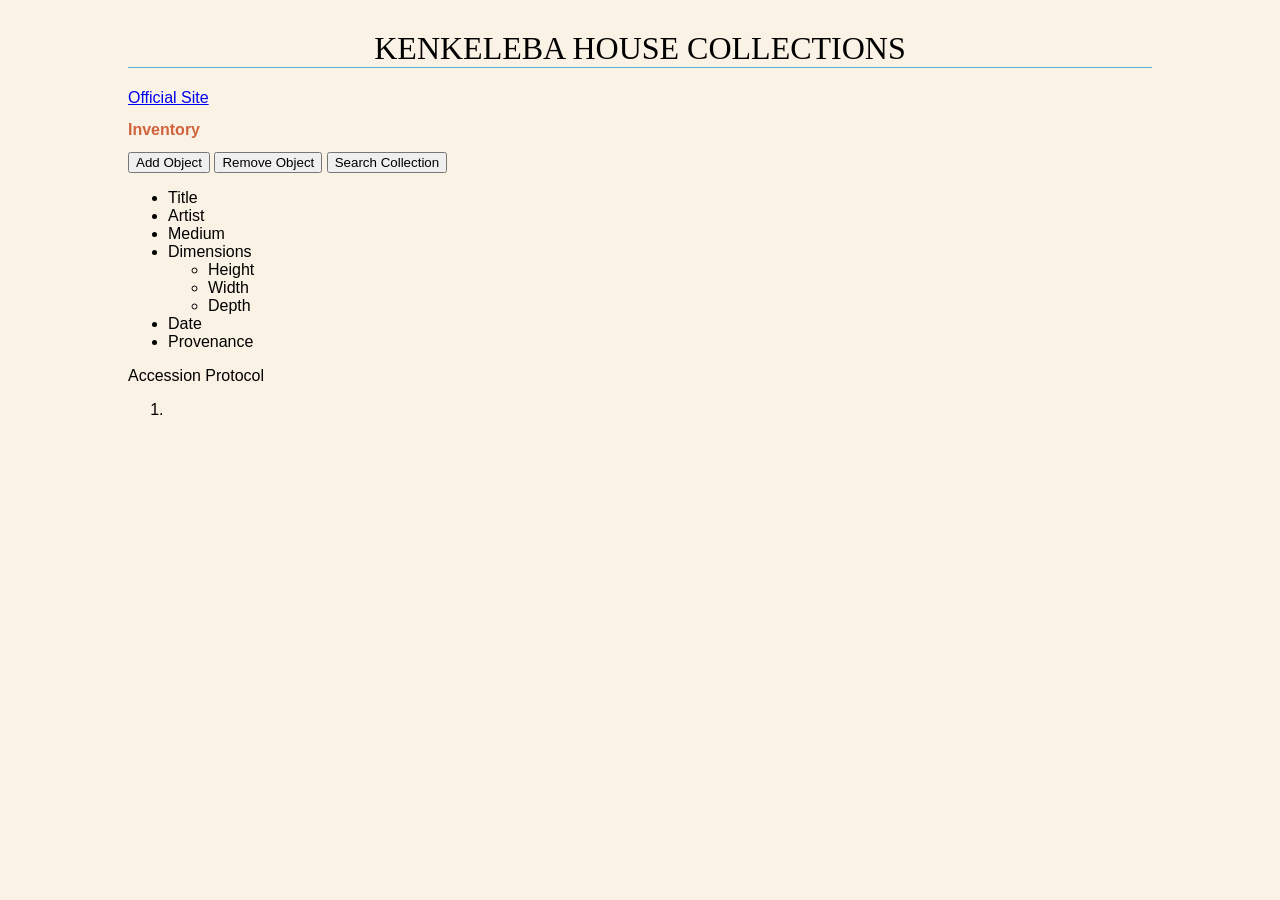
==== index.html @ bacf3172 "start" ====
<!DOCTYPE html>
<html lang="en">

<head>
    <meta charset="UTF-8">
    <meta name="viewport" content="width=device-width, initial-scale=1.0">
    <title>Kenkeleba House Collections</title>
    <style>
        body {
            background-color: #faf2e4;
            margin: 0 10%;
            font-family: sans-serif;
        }

        h1 {
            text-align: center;
            font-family: serif;
            font-weight: normal;
            text-transform: uppercase;
            border-bottom: 1px solid #57b1dc;
            margin-top: 30px
        }

        h2 {
            color: #d1633c;
            font-size: 1em;
        }
    </style>
</head>

<body>

    <h1>Kenkeleba House Collections</h1>

    <a href="https://www.kenkeleba.org/" target="_blank">Official Site</a>

    <h2>Inventory</h2>

    <p1>
        <button>Add Object</button>
        <button>Remove Object</button>
    </p1>

    <p2>
        <button>Search Collection</button>
    </p2>

    <ul>
        <li>Title</li>
        <li>Artist</li>
        <li>Medium</li>
        <li>Dimensions
            <ul>
                <li>Height</li>
                <li>Width</li>
                <li>Depth</li>
            </ul>
        </li>
        <li>Date</li>
        <li>Provenance</li>
    </ul>

    <p2>Accession Protocol</p2>

    <ol>
        <li></li>
    </ol>


</body>

</html>
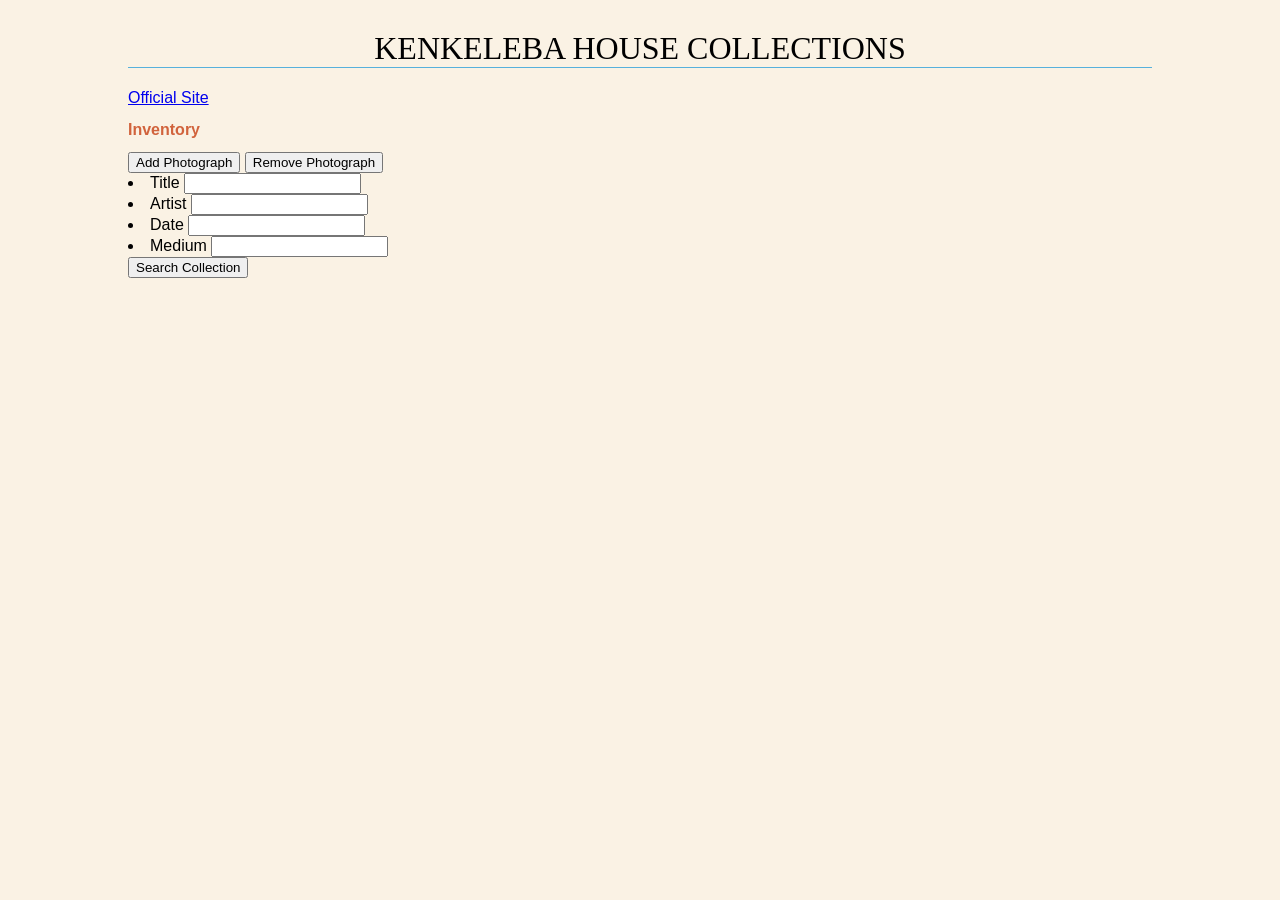
==== commit 5887d77a: "beginningFormUpdates" ====
--- a/index.html
+++ b/index.html
@@ -37,34 +37,34 @@
     <h2>Inventory</h2>
 
     <p1>
-        <button>Add Object</button>
-        <button>Remove Object</button>
+        <button>Add Photograph</button>
+        <button>Remove Photograph</button>
     </p1>
+    <form action="/mailinglist.php" method="POST">
+        <li>
+            <label>Title </label>
+            <input type="text" maxlength="50">
+        </li>
+        <li>
+            <label>Artist </label>
+            <input type="text" maxlength="50">
+        </li>
+        <li>
+            <label>Date </label>
+            <input type="text" maxlenth="4">
+        </li>
+        <li>
+            <label>Medium</label>
+            <input type="text">
+
+        </li>
+    </form>
+
 
     <p2>
         <button>Search Collection</button>
     </p2>
 
-    <ul>
-        <li>Title</li>
-        <li>Artist</li>
-        <li>Medium</li>
-        <li>Dimensions
-            <ul>
-                <li>Height</li>
-                <li>Width</li>
-                <li>Depth</li>
-            </ul>
-        </li>
-        <li>Date</li>
-        <li>Provenance</li>
-    </ul>
-
-    <p2>Accession Protocol</p2>
-
-    <ol>
-        <li></li>
-    </ol>
 
 
 </body>
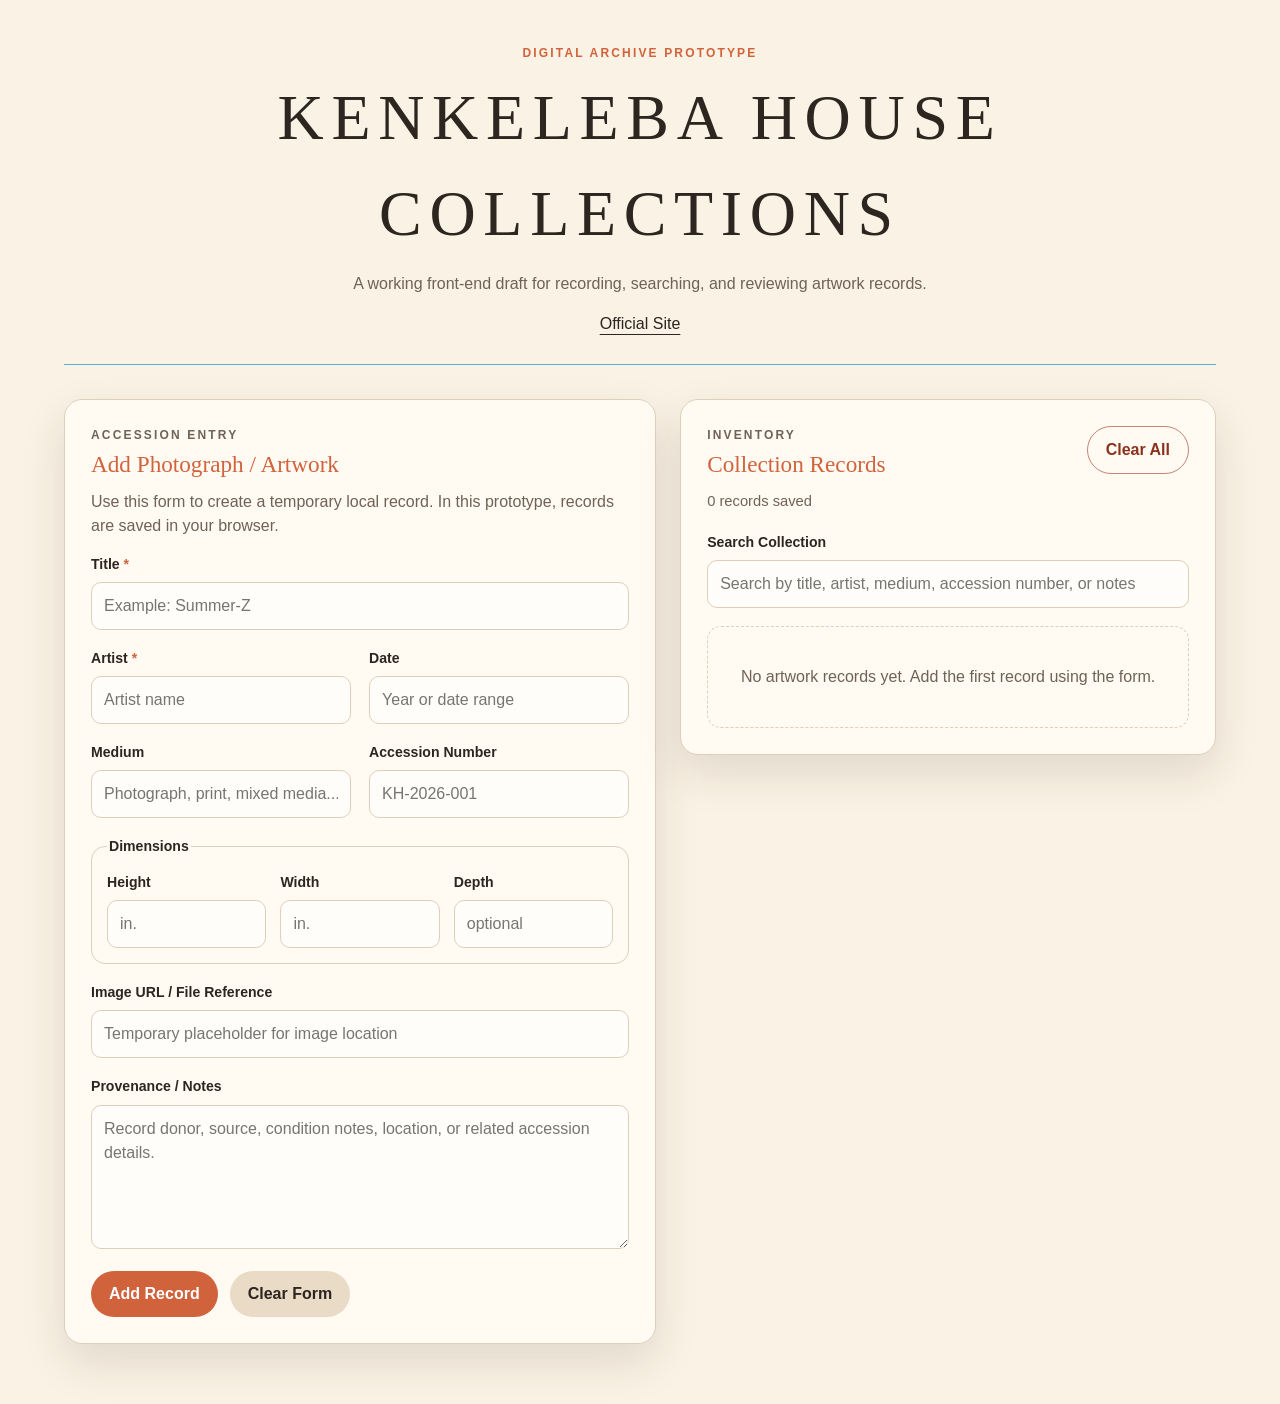
==== commit ec79d3e7: "firstDraftPush" ====
--- a/index.html
+++ b/index.html
@@ -5,68 +5,109 @@
     <meta charset="UTF-8">
     <meta name="viewport" content="width=device-width, initial-scale=1.0">
     <title>Kenkeleba House Collections</title>
-    <style>
-        body {
-            background-color: #faf2e4;
-            margin: 0 10%;
-            font-family: sans-serif;
-        }
-
-        h1 {
-            text-align: center;
-            font-family: serif;
-            font-weight: normal;
-            text-transform: uppercase;
-            border-bottom: 1px solid #57b1dc;
-            margin-top: 30px
-        }
-
-        h2 {
-            color: #d1633c;
-            font-size: 1em;
-        }
-    </style>
+    <link rel="stylesheet" href="src/styles.css">
+    <script type="module" src="src/app.js" defer></script>
 </head>
 
 <body>
+    <header class="site-header">
+        <p class="eyebrow">Digital Archive Prototype</p>
+        <h1>Kenkeleba House Collections</h1>
+        <p class="tagline">A working front-end draft for recording, searching, and reviewing artwork records.</p>
+        <a class="official-link" href="https://www.kenkeleba.org/" target="_blank" rel="noopener">Official Site</a>
+    </header>
 
-    <h1>Kenkeleba House Collections</h1>
+    <main class="app-layout">
+        <section class="panel form-panel" aria-labelledby="add-photograph-heading">
+            <div class="section-heading">
+                <p class="section-label">Accession Entry</p>
+                <h2 id="add-photograph-heading">Add Photograph / Artwork</h2>
+                <p>Use this form to create a temporary local record. In this prototype, records are saved in your browser.</p>
+            </div>
 
-    <a href="https://www.kenkeleba.org/" target="_blank">Official Site</a>
+            <form id="artwork-form" class="artwork-form">
+                <div class="form-grid">
+                    <div class="form-field full-width">
+                        <label for="title">Title <span>*</span></label>
+                        <input id="title" name="title" type="text" maxlength="100" required placeholder="Example: Summer-Z">
+                    </div>
 
-    <h2>Inventory</h2>
+                    <div class="form-field">
+                        <label for="artist">Artist <span>*</span></label>
+                        <input id="artist" name="artist" type="text" maxlength="100" required placeholder="Artist name">
+                    </div>
 
-    <p1>
-        <button>Add Photograph</button>
-        <button>Remove Photograph</button>
-    </p1>
-    <form action="/mailinglist.php" method="POST">
-        <li>
-            <label>Title </label>
-            <input type="text" maxlength="50">
-        </li>
-        <li>
-            <label>Artist </label>
-            <input type="text" maxlength="50">
-        </li>
-        <li>
-            <label>Date </label>
-            <input type="text" maxlenth="4">
-        </li>
-        <li>
-            <label>Medium</label>
-            <input type="text">
+                    <div class="form-field">
+                        <label for="date">Date</label>
+                        <input id="date" name="date" type="text" maxlength="40" placeholder="Year or date range">
+                    </div>
 
-        </li>
-    </form>
+                    <div class="form-field">
+                        <label for="medium">Medium</label>
+                        <input id="medium" name="medium" type="text" maxlength="100" placeholder="Photograph, print, mixed media...">
+                    </div>
 
+                    <div class="form-field">
+                        <label for="accessionNumber">Accession Number</label>
+                        <input id="accessionNumber" name="accessionNumber" type="text" maxlength="50" placeholder="KH-2026-001">
+                    </div>
 
-    <p2>
-        <button>Search Collection</button>
-    </p2>
+                    <fieldset class="dimensions-fieldset full-width">
+                        <legend>Dimensions</legend>
 
+                        <div class="dimension-grid">
+                            <div class="form-field">
+                                <label for="height">Height</label>
+                                <input id="height" name="height" type="text" placeholder="in.">
+                            </div>
 
+                            <div class="form-field">
+                                <label for="width">Width</label>
+                                <input id="width" name="width" type="text" placeholder="in.">
+                            </div>
 
+                            <div class="form-field">
+                                <label for="depth">Depth</label>
+                                <input id="depth" name="depth" type="text" placeholder="optional">
+                            </div>
+                        </div>
+                    </fieldset>
+
+                    <div class="form-field full-width">
+                        <label for="imageUrl">Image URL / File Reference</label>
+                        <input id="imageUrl" name="imageUrl" type="url" placeholder="Temporary placeholder for image location">
+                    </div>
+
+                    <div class="form-field full-width">
+                        <label for="provenance">Provenance / Notes</label>
+                        <textarea id="provenance" name="provenance" rows="5" placeholder="Record donor, source, condition notes, location, or related accession details."></textarea>
+                    </div>
+                </div>
+
+                <div class="form-actions">
+                    <button class="primary-button" type="submit">Add Record</button>
+                    <button class="secondary-button" type="reset">Clear Form</button>
+                </div>
+            </form>
+        </section>
+
+        <section class="panel inventory-panel" aria-labelledby="inventory-heading">
+            <div class="section-heading inventory-heading-row">
+                <div>
+                    <p class="section-label">Inventory</p>
+                    <h2 id="inventory-heading">Collection Records</h2>
+                    <p id="record-count">0 records saved</p>
+                </div>
+
+                <button id="clear-records" class="danger-button" type="button">Clear All</button>
+            </div>
+
+            <label class="search-label" for="search">Search Collection</label>
+            <input id="search" class="search-input" type="search" placeholder="Search by title, artist, medium, accession number, or notes">
+
+            <div id="artwork-list" class="artwork-list" aria-live="polite"></div>
+        </section>
+    </main>
 </body>
 
-</html>+</html>
--- a/src/styles.css
+++ b/src/styles.css
@@ -0,0 +1,290 @@
+* {
+    box-sizing: border-box;
+}
+
+:root {
+    --page-bg: #faf2e4;
+    --panel-bg: #fffaf2;
+    --text: #2c2520;
+    --muted: #6f6257;
+    --accent-blue: #57b1dc;
+    --accent-orange: #d1633c;
+    --border: #dfcfba;
+    --shadow: 0 18px 45px rgba(44, 37, 32, 0.12);
+}
+
+body {
+    margin: 0;
+    background-color: var(--page-bg);
+    color: var(--text);
+    font-family: Arial, Helvetica, sans-serif;
+    line-height: 1.5;
+}
+
+.site-header {
+    width: min(1180px, 90%);
+    margin: 0 auto;
+    padding: 44px 0 28px;
+    text-align: center;
+    border-bottom: 1px solid var(--accent-blue);
+}
+
+.eyebrow,
+.section-label {
+    margin: 0;
+    color: var(--accent-orange);
+    font-size: 0.75rem;
+    font-weight: 700;
+    letter-spacing: 0.18em;
+    text-transform: uppercase;
+}
+
+h1,
+h2,
+h3 {
+    font-family: Georgia, "Times New Roman", serif;
+    font-weight: normal;
+}
+
+h1 {
+    margin: 8px 0 10px;
+    font-size: clamp(2rem, 5vw, 4rem);
+    letter-spacing: 0.12em;
+    text-transform: uppercase;
+}
+
+h2 {
+    margin: 3px 0 8px;
+    color: var(--accent-orange);
+    font-size: 1.45rem;
+}
+
+.tagline {
+    max-width: 650px;
+    margin: 0 auto 16px;
+    color: var(--muted);
+}
+
+.official-link {
+    color: var(--text);
+    text-underline-offset: 5px;
+}
+
+.app-layout {
+    width: min(1180px, 90%);
+    margin: 34px auto 60px;
+    display: grid;
+    grid-template-columns: minmax(0, 1.05fr) minmax(340px, 0.95fr);
+    gap: 24px;
+    align-items: start;
+}
+
+.panel {
+    background: var(--panel-bg);
+    border: 1px solid var(--border);
+    border-radius: 18px;
+    box-shadow: var(--shadow);
+    padding: 26px;
+}
+
+.section-heading p {
+    margin-top: 0;
+    color: var(--muted);
+}
+
+.form-grid {
+    display: grid;
+    grid-template-columns: repeat(2, minmax(0, 1fr));
+    gap: 18px;
+}
+
+.full-width {
+    grid-column: 1 / -1;
+}
+
+.form-field {
+    display: flex;
+    flex-direction: column;
+    gap: 7px;
+}
+
+label,
+legend,
+.search-label {
+    color: var(--text);
+    font-size: 0.88rem;
+    font-weight: 700;
+}
+
+label span {
+    color: var(--accent-orange);
+}
+
+input,
+textarea {
+    width: 100%;
+    border: 1px solid var(--border);
+    border-radius: 10px;
+    background: #fffdf9;
+    color: var(--text);
+    font: inherit;
+    padding: 11px 12px;
+}
+
+input:focus,
+textarea:focus {
+    outline: 3px solid rgba(87, 177, 220, 0.25);
+    border-color: var(--accent-blue);
+}
+
+textarea {
+    resize: vertical;
+}
+
+.dimensions-fieldset {
+    border: 1px solid var(--border);
+    border-radius: 14px;
+    padding: 15px;
+    margin: 0;
+}
+
+.dimension-grid {
+    display: grid;
+    grid-template-columns: repeat(3, 1fr);
+    gap: 14px;
+}
+
+.form-actions {
+    margin-top: 22px;
+    display: flex;
+    flex-wrap: wrap;
+    gap: 12px;
+}
+
+button {
+    border: 0;
+    border-radius: 999px;
+    cursor: pointer;
+    font: inherit;
+    font-weight: 700;
+    padding: 11px 18px;
+}
+
+.primary-button {
+    background: var(--accent-orange);
+    color: white;
+}
+
+.secondary-button {
+    background: #eadbc7;
+    color: var(--text);
+}
+
+.danger-button {
+    background: transparent;
+    border: 1px solid #c58574;
+    color: #8b321e;
+}
+
+button:hover {
+    filter: brightness(0.96);
+}
+
+.inventory-heading-row {
+    display: flex;
+    justify-content: space-between;
+    gap: 18px;
+    align-items: flex-start;
+}
+
+#record-count {
+    margin: 0;
+    color: var(--muted);
+    font-size: 0.92rem;
+}
+
+.search-label {
+    display: block;
+    margin-top: 20px;
+    margin-bottom: 7px;
+}
+
+.search-input {
+    margin-bottom: 18px;
+}
+
+.artwork-list {
+    display: grid;
+    gap: 14px;
+}
+
+.artwork-card {
+    border: 1px solid var(--border);
+    border-left: 5px solid var(--accent-blue);
+    border-radius: 14px;
+    background: #fffdf9;
+    padding: 16px;
+}
+
+.artwork-card h3 {
+    margin: 0 0 4px;
+    font-size: 1.2rem;
+}
+
+.artwork-card p {
+    margin: 5px 0;
+    color: var(--muted);
+}
+
+.card-meta {
+    display: grid;
+    grid-template-columns: repeat(2, minmax(0, 1fr));
+    gap: 8px 16px;
+    margin-top: 12px;
+    font-size: 0.92rem;
+}
+
+.card-notes {
+    border-top: 1px solid var(--border);
+    margin-top: 12px;
+    padding-top: 12px;
+}
+
+.empty-state {
+    border: 1px dashed var(--border);
+    border-radius: 14px;
+    color: var(--muted);
+    padding: 22px;
+    text-align: center;
+}
+
+@media (max-width: 900px) {
+    .app-layout {
+        grid-template-columns: 1fr;
+    }
+}
+
+@media (max-width: 620px) {
+    .site-header,
+    .app-layout {
+        width: 92%;
+    }
+
+    h1 {
+        letter-spacing: 0.06em;
+    }
+
+    .panel {
+        padding: 20px;
+    }
+
+    .form-grid,
+    .dimension-grid,
+    .card-meta {
+        grid-template-columns: 1fr;
+    }
+
+    .inventory-heading-row {
+        flex-direction: column;
+    }
+}
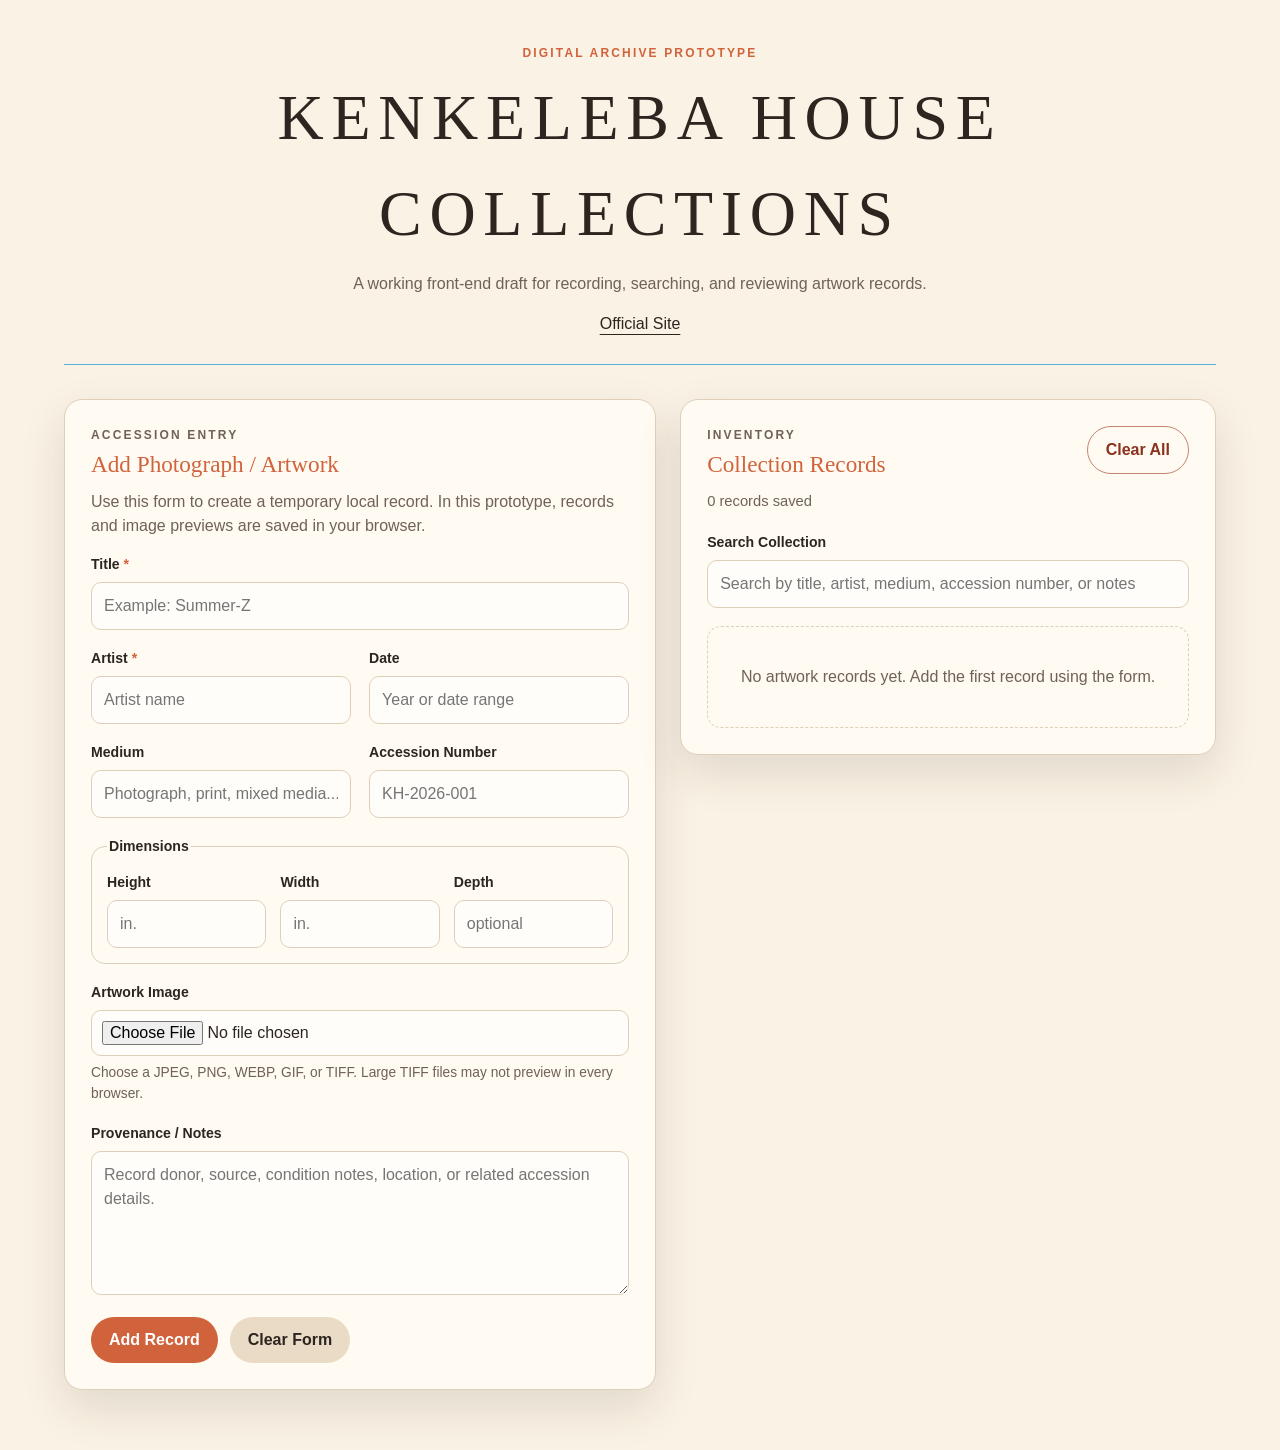
==== commit ebb621ca: "delete-feature-file-upload" ====
--- a/index.html
+++ b/index.html
@@ -22,7 +22,7 @@
             <div class="section-heading">
                 <p class="section-label">Accession Entry</p>
                 <h2 id="add-photograph-heading">Add Photograph / Artwork</h2>
-                <p>Use this form to create a temporary local record. In this prototype, records are saved in your browser.</p>
+                <p>Use this form to create a temporary local record. In this prototype, records and image previews are saved in your browser.</p>
             </div>
 
             <form id="artwork-form" class="artwork-form">
@@ -74,8 +74,17 @@
                     </fieldset>
 
                     <div class="form-field full-width">
-                        <label for="imageUrl">Image URL / File Reference</label>
-                        <input id="imageUrl" name="imageUrl" type="url" placeholder="Temporary placeholder for image location">
+                        <label for="artworkImage">Artwork Image</label>
+                        <input id="artworkImage" name="artworkImage" type="file" accept=".jpg,.jpeg,.png,.gif,.webp,.tif,.tiff,image/jpeg,image/png,image/gif,image/webp,image/tiff">
+                        <p class="field-help">Choose a JPEG, PNG, WEBP, GIF, or TIFF. Large TIFF files may not preview in every browser.</p>
+
+                        <div id="image-preview-wrapper" class="image-preview-wrapper hidden">
+                            <img id="image-preview" class="image-preview" src="" alt="Selected artwork preview">
+                            <div>
+                                <p id="image-file-name" class="image-file-name"></p>
+                                <button id="remove-selected-image" class="secondary-button small-button" type="button">Remove Selected Image</button>
+                            </div>
+                        </div>
                     </div>
 
                     <div class="form-field full-width">
--- a/src/styles.css
+++ b/src/styles.css
@@ -131,6 +131,10 @@
     padding: 11px 12px;
 }
 
+input[type="file"] {
+    padding: 10px;
+}
+
 input:focus,
 textarea:focus {
     outline: 3px solid rgba(87, 177, 220, 0.25);
@@ -141,6 +145,12 @@
     resize: vertical;
 }
 
+.field-help {
+    margin: 0;
+    color: var(--muted);
+    font-size: 0.86rem;
+}
+
 .dimensions-fieldset {
     border: 1px solid var(--border);
     border-radius: 14px;
@@ -152,6 +162,35 @@
     display: grid;
     grid-template-columns: repeat(3, 1fr);
     gap: 14px;
+}
+
+.image-preview-wrapper {
+    display: flex;
+    gap: 14px;
+    align-items: center;
+    border: 1px solid var(--border);
+    border-radius: 14px;
+    background: #fffdf9;
+    padding: 12px;
+}
+
+.hidden {
+    display: none;
+}
+
+.image-preview {
+    width: 110px;
+    height: 110px;
+    border-radius: 12px;
+    border: 1px solid var(--border);
+    object-fit: cover;
+    background: #eadbc7;
+}
+
+.image-file-name {
+    margin: 0 0 10px;
+    color: var(--muted);
+    word-break: break-word;
 }
 
 .form-actions {
@@ -180,10 +219,16 @@
     color: var(--text);
 }
 
-.danger-button {
+.danger-button,
+.delete-record-button {
     background: transparent;
     border: 1px solid #c58574;
     color: #8b321e;
+}
+
+.small-button {
+    padding: 8px 13px;
+    font-size: 0.86rem;
 }
 
 button:hover {
@@ -219,6 +264,9 @@
 }
 
 .artwork-card {
+    display: grid;
+    grid-template-columns: 120px minmax(0, 1fr);
+    gap: 16px;
     border: 1px solid var(--border);
     border-left: 5px solid var(--accent-blue);
     border-radius: 14px;
@@ -226,6 +274,29 @@
     padding: 16px;
 }
 
+.thumbnail,
+.thumbnail-placeholder {
+    width: 120px;
+    height: 120px;
+    border-radius: 12px;
+    border: 1px solid var(--border);
+    object-fit: cover;
+    background: #eadbc7;
+}
+
+.thumbnail-placeholder {
+    display: grid;
+    place-items: center;
+    color: var(--muted);
+    font-size: 0.82rem;
+    text-align: center;
+    padding: 10px;
+}
+
+.card-content {
+    min-width: 0;
+}
+
 .artwork-card h3 {
     margin: 0 0 4px;
     font-size: 1.2rem;
@@ -250,6 +321,15 @@
     padding-top: 12px;
 }
 
+.card-actions {
+    margin-top: 14px;
+}
+
+.delete-record-button {
+    padding: 8px 14px;
+    font-size: 0.9rem;
+}
+
 .empty-state {
     border: 1px dashed var(--border);
     border-radius: 14px;
@@ -287,4 +367,19 @@
     .inventory-heading-row {
         flex-direction: column;
     }
-}
+
+    .artwork-card {
+        grid-template-columns: 1fr;
+    }
+
+    .thumbnail,
+    .thumbnail-placeholder {
+        width: 100%;
+        height: 190px;
+    }
+
+    .image-preview-wrapper {
+        align-items: flex-start;
+        flex-direction: column;
+    }
+}
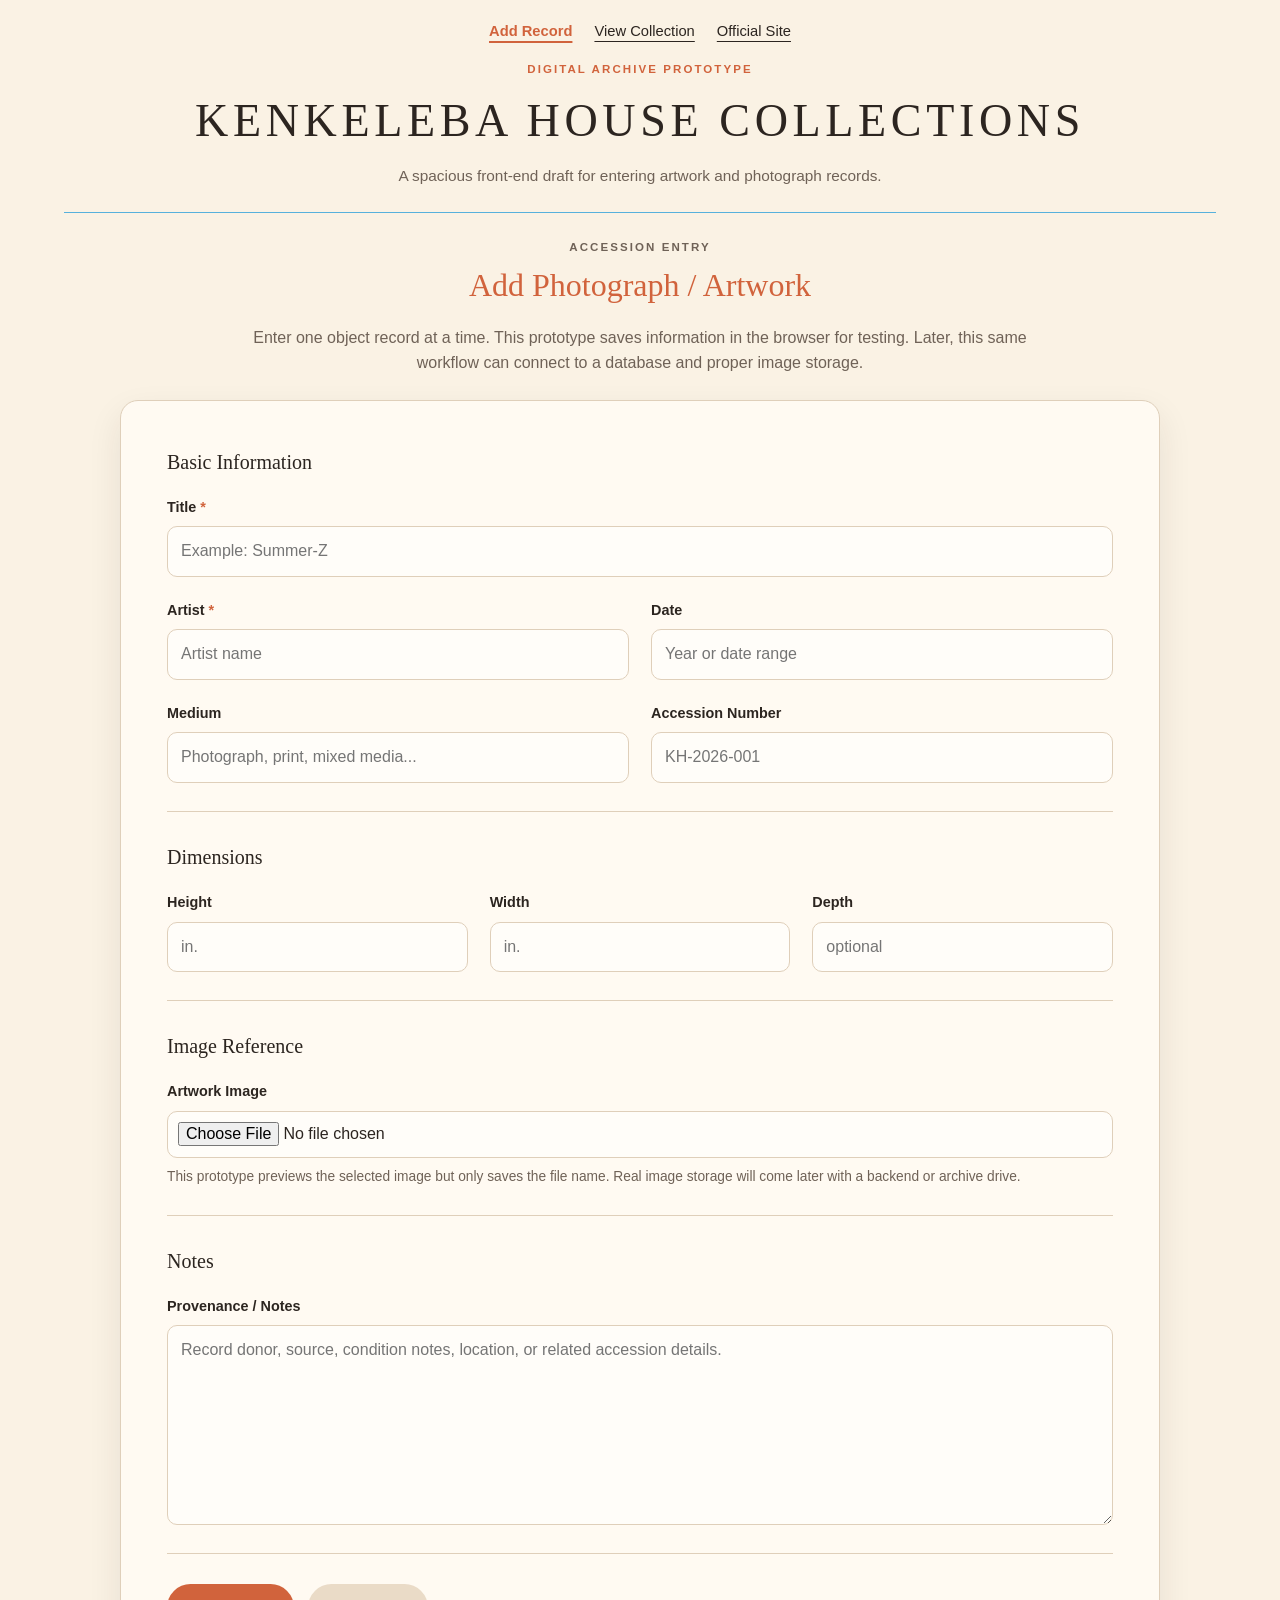
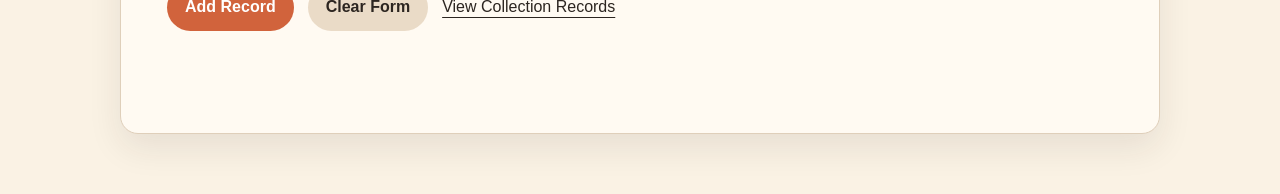
==== commit 8fd991bd: "uncluttered_draft" ====
--- a/index.html
+++ b/index.html
@@ -4,79 +4,99 @@
 <head>
     <meta charset="UTF-8">
     <meta name="viewport" content="width=device-width, initial-scale=1.0">
-    <title>Kenkeleba House Collections</title>
+    <title>Kenkeleba House Collections | Add Record</title>
     <link rel="stylesheet" href="src/styles.css">
     <script type="module" src="src/app.js" defer></script>
 </head>
 
 <body>
-    <header class="site-header">
+    <header class="site-header compact-header">
+        <nav class="top-nav" aria-label="Main navigation">
+            <a href="index.html" aria-current="page">Add Record</a>
+            <a href="collection.html">View Collection</a>
+            <a href="https://www.kenkeleba.org/" target="_blank" rel="noopener">Official Site</a>
+        </nav>
+
         <p class="eyebrow">Digital Archive Prototype</p>
         <h1>Kenkeleba House Collections</h1>
-        <p class="tagline">A working front-end draft for recording, searching, and reviewing artwork records.</p>
-        <a class="official-link" href="https://www.kenkeleba.org/" target="_blank" rel="noopener">Official Site</a>
+        <p class="tagline">A spacious front-end draft for entering artwork and photograph records.</p>
     </header>
 
-    <main class="app-layout">
-        <section class="panel form-panel" aria-labelledby="add-photograph-heading">
-            <div class="section-heading">
-                <p class="section-label">Accession Entry</p>
-                <h2 id="add-photograph-heading">Add Photograph / Artwork</h2>
-                <p>Use this form to create a temporary local record. In this prototype, records and image previews are saved in your browser.</p>
-            </div>
+    <main class="page-shell">
+        <section class="intro-block">
+            <p class="section-label">Accession Entry</p>
+            <h2>Add Photograph / Artwork</h2>
+            <p>
+                Enter one object record at a time. This prototype saves information in the browser for testing.
+                Later, this same workflow can connect to a database and proper image storage.
+            </p>
+        </section>
+
+        <section class="panel spacious-panel" aria-labelledby="add-record-heading">
+            <h2 id="add-record-heading" class="screen-reader-only">Artwork Entry Form</h2>
 
             <form id="artwork-form" class="artwork-form">
-                <div class="form-grid">
-                    <div class="form-field full-width">
-                        <label for="title">Title <span>*</span></label>
-                        <input id="title" name="title" type="text" maxlength="100" required placeholder="Example: Summer-Z">
+                <div class="form-section">
+                    <h3>Basic Information</h3>
+
+                    <div class="form-grid two-column">
+                        <div class="form-field full-width">
+                            <label for="title">Title <span>*</span></label>
+                            <input id="title" name="title" type="text" maxlength="100" required placeholder="Example: Summer-Z">
+                        </div>
+
+                        <div class="form-field">
+                            <label for="artist">Artist <span>*</span></label>
+                            <input id="artist" name="artist" type="text" maxlength="100" required placeholder="Artist name">
+                        </div>
+
+                        <div class="form-field">
+                            <label for="date">Date</label>
+                            <input id="date" name="date" type="text" maxlength="40" placeholder="Year or date range">
+                        </div>
+
+                        <div class="form-field">
+                            <label for="medium">Medium</label>
+                            <input id="medium" name="medium" type="text" maxlength="100" placeholder="Photograph, print, mixed media...">
+                        </div>
+
+                        <div class="form-field">
+                            <label for="accessionNumber">Accession Number</label>
+                            <input id="accessionNumber" name="accessionNumber" type="text" maxlength="50" placeholder="KH-2026-001">
+                        </div>
                     </div>
+                </div>
+
+                <div class="form-section">
+                    <h3>Dimensions</h3>
+
+                    <div class="form-grid three-column">
+                        <div class="form-field">
+                            <label for="height">Height</label>
+                            <input id="height" name="height" type="text" placeholder="in.">
+                        </div>
+
+                        <div class="form-field">
+                            <label for="width">Width</label>
+                            <input id="width" name="width" type="text" placeholder="in.">
+                        </div>
+
+                        <div class="form-field">
+                            <label for="depth">Depth</label>
+                            <input id="depth" name="depth" type="text" placeholder="optional">
+                        </div>
+                    </div>
+                </div>
+
+                <div class="form-section">
+                    <h3>Image Reference</h3>
 
                     <div class="form-field">
-                        <label for="artist">Artist <span>*</span></label>
-                        <input id="artist" name="artist" type="text" maxlength="100" required placeholder="Artist name">
-                    </div>
-
-                    <div class="form-field">
-                        <label for="date">Date</label>
-                        <input id="date" name="date" type="text" maxlength="40" placeholder="Year or date range">
-                    </div>
-
-                    <div class="form-field">
-                        <label for="medium">Medium</label>
-                        <input id="medium" name="medium" type="text" maxlength="100" placeholder="Photograph, print, mixed media...">
-                    </div>
-
-                    <div class="form-field">
-                        <label for="accessionNumber">Accession Number</label>
-                        <input id="accessionNumber" name="accessionNumber" type="text" maxlength="50" placeholder="KH-2026-001">
-                    </div>
-
-                    <fieldset class="dimensions-fieldset full-width">
-                        <legend>Dimensions</legend>
-
-                        <div class="dimension-grid">
-                            <div class="form-field">
-                                <label for="height">Height</label>
-                                <input id="height" name="height" type="text" placeholder="in.">
-                            </div>
-
-                            <div class="form-field">
-                                <label for="width">Width</label>
-                                <input id="width" name="width" type="text" placeholder="in.">
-                            </div>
-
-                            <div class="form-field">
-                                <label for="depth">Depth</label>
-                                <input id="depth" name="depth" type="text" placeholder="optional">
-                            </div>
-                        </div>
-                    </fieldset>
-
-                    <div class="form-field full-width">
                         <label for="artworkImage">Artwork Image</label>
                         <input id="artworkImage" name="artworkImage" type="file" accept=".jpg,.jpeg,.png,.gif,.webp,.tif,.tiff,image/jpeg,image/png,image/gif,image/webp,image/tiff">
-                        <p class="field-help">Choose a JPEG, PNG, WEBP, GIF, or TIFF. Large TIFF files may not preview in every browser.</p>
+                        <p class="field-help">
+                            This prototype previews the selected image but only saves the file name. Real image storage will come later with a backend or archive drive.
+                        </p>
 
                         <div id="image-preview-wrapper" class="image-preview-wrapper hidden">
                             <img id="image-preview" class="image-preview" src="" alt="Selected artwork preview">
@@ -86,35 +106,25 @@
                             </div>
                         </div>
                     </div>
+                </div>
 
-                    <div class="form-field full-width">
+                <div class="form-section">
+                    <h3>Notes</h3>
+
+                    <div class="form-field">
                         <label for="provenance">Provenance / Notes</label>
-                        <textarea id="provenance" name="provenance" rows="5" placeholder="Record donor, source, condition notes, location, or related accession details."></textarea>
+                        <textarea id="provenance" name="provenance" rows="7" placeholder="Record donor, source, condition notes, location, or related accession details."></textarea>
                     </div>
                 </div>
 
-                <div class="form-actions">
+                <div class="form-actions balanced-actions">
                     <button class="primary-button" type="submit">Add Record</button>
                     <button class="secondary-button" type="reset">Clear Form</button>
-                </div>
-            </form>
-        </section>
-
-        <section class="panel inventory-panel" aria-labelledby="inventory-heading">
-            <div class="section-heading inventory-heading-row">
-                <div>
-                    <p class="section-label">Inventory</p>
-                    <h2 id="inventory-heading">Collection Records</h2>
-                    <p id="record-count">0 records saved</p>
+                    <a class="text-button" href="collection.html">View Collection Records</a>
                 </div>
 
-                <button id="clear-records" class="danger-button" type="button">Clear All</button>
-            </div>
-
-            <label class="search-label" for="search">Search Collection</label>
-            <input id="search" class="search-input" type="search" placeholder="Search by title, artist, medium, accession number, or notes">
-
-            <div id="artwork-list" class="artwork-list" aria-live="polite"></div>
+                <p id="save-message" class="save-message" aria-live="polite"></p>
+            </form>
         </section>
     </main>
 </body>
--- a/src/styles.css
+++ b/src/styles.css
@@ -10,7 +10,7 @@
     --accent-blue: #57b1dc;
     --accent-orange: #d1633c;
     --border: #dfcfba;
-    --shadow: 0 18px 45px rgba(44, 37, 32, 0.12);
+    --shadow: 0 14px 34px rgba(44, 37, 32, 0.09);
 }
 
 body {
@@ -18,22 +18,46 @@
     background-color: var(--page-bg);
     color: var(--text);
     font-family: Arial, Helvetica, sans-serif;
-    line-height: 1.5;
+    line-height: 1.55;
 }
 
 .site-header {
     width: min(1180px, 90%);
     margin: 0 auto;
-    padding: 44px 0 28px;
     text-align: center;
     border-bottom: 1px solid var(--accent-blue);
+}
+
+.compact-header {
+    padding: 20px 0 24px;
+}
+
+.top-nav {
+    display: flex;
+    justify-content: center;
+    gap: 22px;
+    flex-wrap: wrap;
+    margin-bottom: 18px;
+    font-size: 0.92rem;
+}
+
+.top-nav a,
+.text-button {
+    color: var(--text);
+    text-underline-offset: 5px;
+}
+
+.top-nav a[aria-current="page"] {
+    color: var(--accent-orange);
+    font-weight: 700;
+    text-decoration-thickness: 2px;
 }
 
 .eyebrow,
 .section-label {
     margin: 0;
     color: var(--accent-orange);
-    font-size: 0.75rem;
+    font-size: 0.72rem;
     font-weight: 700;
     letter-spacing: 0.18em;
     text-transform: uppercase;
@@ -47,36 +71,53 @@
 }
 
 h1 {
-    margin: 8px 0 10px;
-    font-size: clamp(2rem, 5vw, 4rem);
-    letter-spacing: 0.12em;
+    margin: 6px 0 8px;
+    font-size: clamp(1.75rem, 3.6vw, 3rem);
+    letter-spacing: 0.1em;
     text-transform: uppercase;
 }
 
 h2 {
-    margin: 3px 0 8px;
+    margin: 4px 0 10px;
     color: var(--accent-orange);
-    font-size: 1.45rem;
+    font-size: clamp(1.45rem, 2.5vw, 2.05rem);
+}
+
+h3 {
+    margin: 0 0 18px;
+    font-size: 1.25rem;
+    color: var(--text);
 }
 
 .tagline {
-    max-width: 650px;
-    margin: 0 auto 16px;
-    color: var(--muted);
-}
-
-.official-link {
-    color: var(--text);
-    text-underline-offset: 5px;
-}
-
-.app-layout {
-    width: min(1180px, 90%);
-    margin: 34px auto 60px;
-    display: grid;
-    grid-template-columns: minmax(0, 1.05fr) minmax(340px, 0.95fr);
+    max-width: 680px;
+    margin: 0 auto;
+    color: var(--muted);
+    font-size: 0.96rem;
+}
+
+.page-shell {
+    width: min(1040px, 90%);
+    margin: 26px auto 60px;
+}
+
+.intro-block {
+    max-width: 820px;
+    margin: 0 auto 24px;
+    text-align: center;
+}
+
+.intro-block p {
+    color: var(--muted);
+}
+
+.collection-intro {
+    max-width: none;
+    display: flex;
+    justify-content: space-between;
     gap: 24px;
-    align-items: start;
+    align-items: center;
+    text-align: left;
 }
 
 .panel {
@@ -84,18 +125,38 @@
     border: 1px solid var(--border);
     border-radius: 18px;
     box-shadow: var(--shadow);
-    padding: 26px;
-}
-
-.section-heading p {
-    margin-top: 0;
-    color: var(--muted);
+}
+
+.spacious-panel {
+    padding: clamp(24px, 4vw, 46px);
+}
+
+.collection-panel {
+    padding: clamp(22px, 3vw, 34px);
+}
+
+.form-section {
+    padding: 0 0 28px;
+    margin-bottom: 30px;
+    border-bottom: 1px solid var(--border);
+}
+
+.form-section:last-of-type {
+    border-bottom: 0;
+    margin-bottom: 0;
 }
 
 .form-grid {
     display: grid;
+    gap: 22px;
+}
+
+.two-column {
     grid-template-columns: repeat(2, minmax(0, 1fr));
-    gap: 18px;
+}
+
+.three-column {
+    grid-template-columns: repeat(3, minmax(0, 1fr));
 }
 
 .full-width {
@@ -105,14 +166,12 @@
 .form-field {
     display: flex;
     flex-direction: column;
-    gap: 7px;
-}
-
-label,
-legend,
-.search-label {
-    color: var(--text);
-    font-size: 0.88rem;
+    gap: 8px;
+}
+
+label {
+    color: var(--text);
+    font-size: 0.9rem;
     font-weight: 700;
 }
 
@@ -128,7 +187,7 @@
     background: #fffdf9;
     color: var(--text);
     font: inherit;
-    padding: 11px 12px;
+    padding: 12px 13px;
 }
 
 input[type="file"] {
@@ -151,19 +210,6 @@
     font-size: 0.86rem;
 }
 
-.dimensions-fieldset {
-    border: 1px solid var(--border);
-    border-radius: 14px;
-    padding: 15px;
-    margin: 0;
-}
-
-.dimension-grid {
-    display: grid;
-    grid-template-columns: repeat(3, 1fr);
-    gap: 14px;
-}
-
 .image-preview-wrapper {
     display: flex;
     gap: 14px;
@@ -172,6 +218,7 @@
     border-radius: 14px;
     background: #fffdf9;
     padding: 12px;
+    max-width: 520px;
 }
 
 .hidden {
@@ -193,23 +240,33 @@
     word-break: break-word;
 }
 
-.form-actions {
-    margin-top: 22px;
+.form-actions,
+.collection-toolbar {
     display: flex;
     flex-wrap: wrap;
-    gap: 12px;
-}
-
-button {
+    gap: 14px;
+    align-items: end;
+}
+
+.balanced-actions {
+    margin-top: 28px;
+    align-items: center;
+}
+
+button,
+.primary-link-button {
     border: 0;
     border-radius: 999px;
     cursor: pointer;
     font: inherit;
     font-weight: 700;
     padding: 11px 18px;
-}
-
-.primary-button {
+    text-decoration: none;
+    display: inline-block;
+}
+
+.primary-button,
+.primary-link-button {
     background: var(--accent-orange);
     color: white;
 }
@@ -231,41 +288,43 @@
     font-size: 0.86rem;
 }
 
-button:hover {
+button:hover,
+.primary-link-button:hover {
     filter: brightness(0.96);
 }
 
-.inventory-heading-row {
-    display: flex;
+.save-message {
+    min-height: 1.5em;
+    color: var(--accent-orange);
+    font-weight: 700;
+}
+
+.collection-toolbar {
     justify-content: space-between;
-    gap: 18px;
-    align-items: flex-start;
+    margin-bottom: 24px;
+}
+
+.collection-toolbar .form-field {
+    flex: 1 1 420px;
 }
 
 #record-count {
     margin: 0;
     color: var(--muted);
-    font-size: 0.92rem;
-}
-
-.search-label {
-    display: block;
-    margin-top: 20px;
-    margin-bottom: 7px;
-}
-
-.search-input {
-    margin-bottom: 18px;
 }
 
 .artwork-list {
     display: grid;
-    gap: 14px;
+    gap: 16px;
+}
+
+.collection-list {
+    grid-template-columns: repeat(auto-fit, minmax(280px, 1fr));
 }
 
 .artwork-card {
     display: grid;
-    grid-template-columns: 120px minmax(0, 1fr);
+    grid-template-columns: 105px minmax(0, 1fr);
     gap: 16px;
     border: 1px solid var(--border);
     border-left: 5px solid var(--accent-blue);
@@ -276,8 +335,8 @@
 
 .thumbnail,
 .thumbnail-placeholder {
-    width: 120px;
-    height: 120px;
+    width: 105px;
+    height: 105px;
     border-radius: 12px;
     border: 1px solid var(--border);
     object-fit: cover;
@@ -288,7 +347,7 @@
     display: grid;
     place-items: center;
     color: var(--muted);
-    font-size: 0.82rem;
+    font-size: 0.8rem;
     text-align: center;
     padding: 10px;
 }
@@ -299,7 +358,7 @@
 
 .artwork-card h3 {
     margin: 0 0 4px;
-    font-size: 1.2rem;
+    font-size: 1.1rem;
 }
 
 .artwork-card p {
@@ -309,10 +368,9 @@
 
 .card-meta {
     display: grid;
-    grid-template-columns: repeat(2, minmax(0, 1fr));
-    gap: 8px 16px;
-    margin-top: 12px;
-    font-size: 0.92rem;
+    gap: 4px;
+    margin-top: 10px;
+    font-size: 0.9rem;
 }
 
 .card-notes {
@@ -327,45 +385,37 @@
 
 .delete-record-button {
     padding: 8px 14px;
-    font-size: 0.9rem;
+    font-size: 0.88rem;
 }
 
 .empty-state {
     border: 1px dashed var(--border);
     border-radius: 14px;
     color: var(--muted);
-    padding: 22px;
+    padding: 28px;
     text-align: center;
-}
-
-@media (max-width: 900px) {
-    .app-layout {
+    grid-column: 1 / -1;
+}
+
+.screen-reader-only {
+    position: absolute;
+    width: 1px;
+    height: 1px;
+    overflow: hidden;
+    clip: rect(0, 0, 0, 0);
+}
+
+@media (max-width: 760px) {
+    .two-column,
+    .three-column,
+    .collection-list {
         grid-template-columns: 1fr;
     }
-}
-
-@media (max-width: 620px) {
-    .site-header,
-    .app-layout {
-        width: 92%;
-    }
-
-    h1 {
-        letter-spacing: 0.06em;
-    }
-
-    .panel {
-        padding: 20px;
-    }
-
-    .form-grid,
-    .dimension-grid,
-    .card-meta {
-        grid-template-columns: 1fr;
-    }
-
-    .inventory-heading-row {
+
+    .collection-intro {
+        align-items: flex-start;
         flex-direction: column;
+        text-align: left;
     }
 
     .artwork-card {
@@ -383,3 +433,18 @@
         flex-direction: column;
     }
 }
+
+@media (max-width: 520px) {
+    .site-header,
+    .page-shell {
+        width: 92%;
+    }
+
+    h1 {
+        letter-spacing: 0.06em;
+    }
+
+    .top-nav {
+        gap: 14px;
+    }
+}
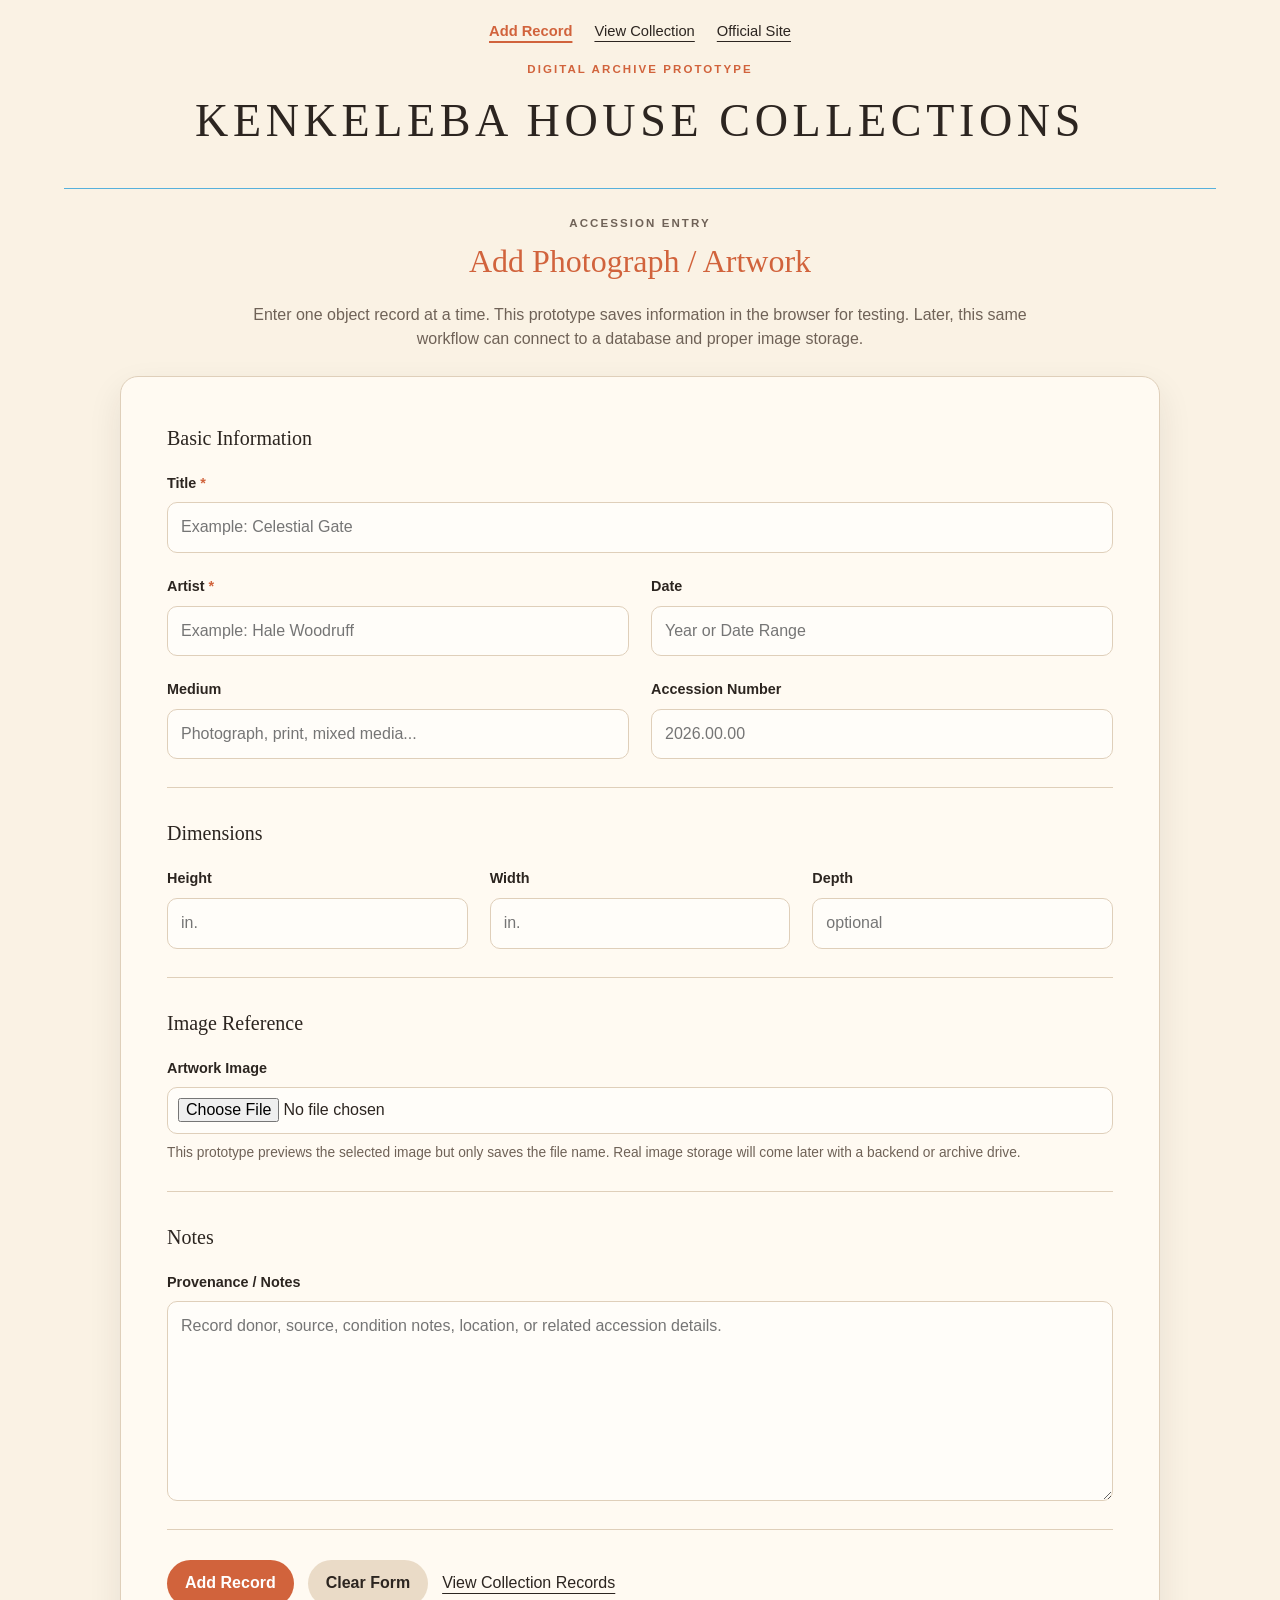
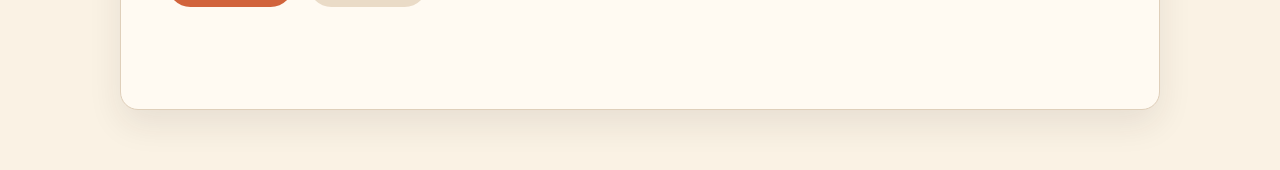
==== commit ae4cf99e: "touchups" ====
--- a/index.html
+++ b/index.html
@@ -19,7 +19,7 @@
 
         <p class="eyebrow">Digital Archive Prototype</p>
         <h1>Kenkeleba House Collections</h1>
-        <p class="tagline">A spacious front-end draft for entering artwork and photograph records.</p>
+        <!-- <p class="tagline">A spacious front-end draft for entering artwork and photograph records.</p> -->
     </header>
 
     <main class="page-shell">
@@ -42,27 +42,31 @@
                     <div class="form-grid two-column">
                         <div class="form-field full-width">
                             <label for="title">Title <span>*</span></label>
-                            <input id="title" name="title" type="text" maxlength="100" required placeholder="Example: Summer-Z">
+                            <input id="title" name="title" type="text" maxlength="100" required
+                                placeholder="Example: Celestial Gate">
                         </div>
 
                         <div class="form-field">
                             <label for="artist">Artist <span>*</span></label>
-                            <input id="artist" name="artist" type="text" maxlength="100" required placeholder="Artist name">
+                            <input id="artist" name="artist" type="text" maxlength="100" required
+                                placeholder="Example: Hale Woodruff">
                         </div>
 
                         <div class="form-field">
                             <label for="date">Date</label>
-                            <input id="date" name="date" type="text" maxlength="40" placeholder="Year or date range">
+                            <input id="date" name="date" type="text" maxlength="40" placeholder="Year or Date Range">
                         </div>
 
                         <div class="form-field">
                             <label for="medium">Medium</label>
-                            <input id="medium" name="medium" type="text" maxlength="100" placeholder="Photograph, print, mixed media...">
+                            <input id="medium" name="medium" type="text" maxlength="100"
+                                placeholder="Photograph, print, mixed media...">
                         </div>
 
                         <div class="form-field">
                             <label for="accessionNumber">Accession Number</label>
-                            <input id="accessionNumber" name="accessionNumber" type="text" maxlength="50" placeholder="KH-2026-001">
+                            <input id="accessionNumber" name="accessionNumber" type="text" maxlength="50"
+                                placeholder="2026.00.00">
                         </div>
                     </div>
                 </div>
@@ -93,16 +97,19 @@
 
                     <div class="form-field">
                         <label for="artworkImage">Artwork Image</label>
-                        <input id="artworkImage" name="artworkImage" type="file" accept=".jpg,.jpeg,.png,.gif,.webp,.tif,.tiff,image/jpeg,image/png,image/gif,image/webp,image/tiff">
+                        <input id="artworkImage" name="artworkImage" type="file"
+                            accept=".jpg,.jpeg,.png,.gif,.webp,.tif,.tiff,image/jpeg,image/png,image/gif,image/webp,image/tiff">
                         <p class="field-help">
-                            This prototype previews the selected image but only saves the file name. Real image storage will come later with a backend or archive drive.
+                            This prototype previews the selected image but only saves the file name. Real image storage
+                            will come later with a backend or archive drive.
                         </p>
 
                         <div id="image-preview-wrapper" class="image-preview-wrapper hidden">
                             <img id="image-preview" class="image-preview" src="" alt="Selected artwork preview">
                             <div>
                                 <p id="image-file-name" class="image-file-name"></p>
-                                <button id="remove-selected-image" class="secondary-button small-button" type="button">Remove Selected Image</button>
+                                <button id="remove-selected-image" class="secondary-button small-button"
+                                    type="button">Remove Selected Image</button>
                             </div>
                         </div>
                     </div>
@@ -113,7 +120,8 @@
 
                     <div class="form-field">
                         <label for="provenance">Provenance / Notes</label>
-                        <textarea id="provenance" name="provenance" rows="7" placeholder="Record donor, source, condition notes, location, or related accession details."></textarea>
+                        <textarea id="provenance" name="provenance" rows="7"
+                            placeholder="Record donor, source, condition notes, location, or related accession details."></textarea>
                     </div>
                 </div>
 
@@ -129,4 +137,4 @@
     </main>
 </body>
 
-</html>
+</html>
